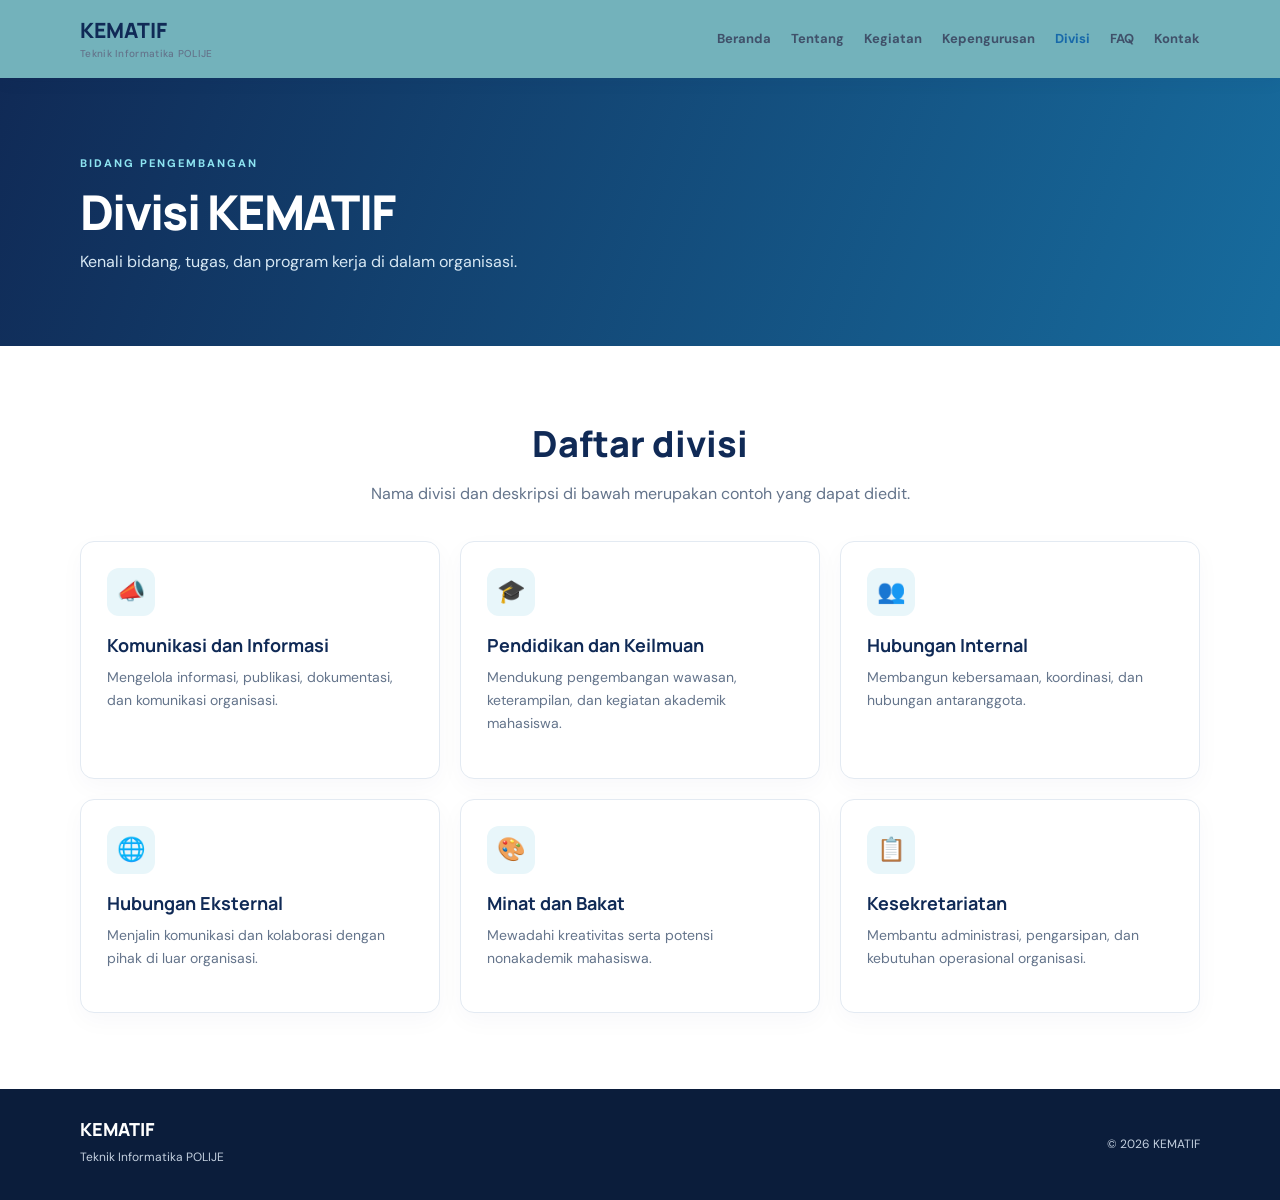
==== divisi.html @ f7d5911d "menambahkan website KEMATIF" ====
<!DOCTYPE html>
<html lang="id">
    <head>
        <meta charset="UTF-8">
        <meta name="viewport" content="width=device-width, initial-scale=1.0">
        <title>Divisi KEMATIF</title>
        <link rel="stylesheet" href="css/style.css">
    </head>
<body>
    <header class="site-header">
        <nav class="navbar container">
            <a class="brand" href="index.html">
                <img src="images/logo-kematif.png" alt="Logo KEMATIF" onerror="this.style.display='none'">
                <span>KEMATIF<small>Teknik Informatika POLIJE</small>
                </span>
            </a>
            <button class="menu-toggle" aria-label="Buka menu" aria-expanded="false">☰</button>
            <div class="nav-links"><a href="index.html">Beranda</a>
                <a href="tentang.html">Tentang</a>
                <a href="kegiatan.html">Kegiatan</a>
                <a href="kepengurusan.html">Kepengurusan</a>
                <a class="active" href="divisi.html">Divisi</a>
                <a href="faq.html">FAQ</a>
                <a href="kontak.html">Kontak</a>
            </div>
        </nav>
    </header>
<main>
    <section class="page-hero">
        <div class="container">
            <p class="eyebrow">BIDANG PENGEMBANGAN</p>
            <h1>Divisi KEMATIF</h1>
            <p>Kenali bidang, tugas, dan program kerja di dalam organisasi.</p>
        </div>
    </section>
<section class="section container">
    <div class="section-heading">
        <h2>Daftar divisi</h2>
        <p>Nama divisi dan deskripsi di bawah merupakan contoh yang dapat diedit.</p>
    </div>
    <div class="feature-grid">
        <article class="feature-card">
            <div class="feature-icon">📣</div>
            <h3>Komunikasi dan Informasi</h3>
            <p>Mengelola informasi, publikasi, dokumentasi, dan komunikasi organisasi.</p>
        </article><article class="feature-card">
            <div class="feature-icon">🎓</div>
            <h3>Pendidikan dan Keilmuan</h3>
            <p>Mendukung pengembangan wawasan, keterampilan, dan kegiatan akademik mahasiswa.</p>
        </article><article class="feature-card">
            <div class="feature-icon">👥</div>
            <h3>Hubungan Internal</h3>
            <p>Membangun kebersamaan, koordinasi, dan hubungan antaranggota.</p>
        </article>
        <article class="feature-card">
            <div class="feature-icon">🌐</div>
            <h3>Hubungan Eksternal</h3>
            <p>Menjalin komunikasi dan kolaborasi dengan pihak di luar organisasi.</p>
        </article>
        <article class="feature-card">
            <div class="feature-icon">🎨</div>
            <h3>Minat dan Bakat</h3>
            <p>Mewadahi kreativitas serta potensi nonakademik mahasiswa.</p>
        </article>
        <article class="feature-card">
            <div class="feature-icon">📋</div>
            <h3>Kesekretariatan</h3>
            <p>Membantu administrasi, pengarsipan, dan kebutuhan operasional organisasi.</p>
        </article>
    </div>
</section>
</main>
<footer class="footer">
    <div class="container footer-inner">
        <div>
            <strong>KEMATIF</strong>
            <p>Teknik Informatika POLIJE</p>
        </div>
        <p>© <span id="year"></span> KEMATIF</p>
    </div>
</footer>
<script src="js/script.js"></script>
</body>
</html>
---- css/style.css ----
@import url('https://fonts.googleapis.com/css2?family=DM+Sans:wght@400;500;600;700&family=Manrope:wght@400;500;600;700;800&display=swap');

:root {
    --navy:#102a56;
    --blue:#1769aa;
    --cyan:#27a7c9;
    --ink:#17243b;
    --muted:#64748b;
    --pale:#f5faff;
    --white:#f6eeee;
    --line:#e3eaf2
}

*{
    box-sizing:border-box;
}

html {
    scroll-behavior:smooth
}

body {
    margin:0;
    font-family:'DM Sans',sans-serif;
    color:var(--ink);
    line-height:1.65
}
        
a {
    color:inherit;
    text-decoration:none
}

.container {
    width:min(1120px,calc(100% - 40px));
    margin:auto
}

.site-header {  
    position:sticky;
    top:0;
    z-index:20;
    background:#73b2bb;
    box-shadow:0 3px 18px #0d28500d
}

.navbar {
    min-height:78px;
    display:flex;
    align-items:center;
    justify-content:space-between;
    gap:24px
}

.brand {
    display:flex;
    align-items:center;
    gap:10px;
    font-family:Manrope,sans-serif;
    font-size:21px;
    font-weight:800;
    color:var(--navy);
    line-height:1.15
}

.brand img {
    width:44px;
    height:44px;
    object-fit:contain
}

.brand small {
    display:block;
    font:500 10px 'DM Sans',sans-serif;
    color:var(--muted);
    letter-spacing:.3px;
    margin-top:4px
}

.nav-links {
    display:flex;
    align-items:center;
    gap:20px
}

.nav-links a {
    font-size:13px;
    font-weight:700;
    color:#40516a;
    transition:.2s
}

.nav-links a:hover,.nav-links a.active {
    color:var(--blue)
}

.menu-toggle {
    display:none;
    border:0;
    background:var(--pale);
    padding:9px 12px;
    border-radius:8px;
    font-size:22px;
    color:var(--navy)
}

.hero { 
    background:linear-gradient(115deg,#0e2853 0%,#145b91 65%,#1685a9 100%);
    color:rgb(238, 231, 231);
    min-height:510px;
    display:flex;
    align-items:center;
    position:relative;
    overflow:hidden
}

.hero:after {
    content:"";
    position:absolute;
    width:440px;
    height:440px;
    border:1px solid #ffffff26;
    border-radius:50%;
    right:-90px;
    top:30px;
    box-shadow:0 0 0 55px #ffffff0a,0 0 0 110px #ffffff08
}

.hero-content {
    position:relative;
    z-index:1;
    padding:80px 0;
    max-width:740px
}

.eyebrow {
    font-size:11px;
    letter-spacing:2px;
    font-weight:800;
    color:var(--cyan);
    margin:0 0 12px
}

.hero .eyebrow {
    color:#73b2bb
}

.hero h1,.page-hero h1 {
    font:800 clamp(36px,5vw,58px)/1.15 Manrope,sans-serif;
    margin:0 0 18px;
    letter-spacing:-1.7px
}

.hero h1 span {
    color:#8ee5f1
}

.hero-content>p:not(.eyebrow) {
    max-width:620px;
    color:#e1edf7;
    font-size:17px
}

.hero-actions {
    display:flex;
    gap:12px;
    margin-top:28px;
    flex-wrap:wrap
}

.btn {
    display:inline-flex;
    align-items:center;
    justify-content:center;
    border:0;
    border-radius:8px;
    padding:12px 20px;
    font:700 14px 'DM Sans',sans-serif;
    cursor:pointer;
    transition:.2s
}

.btn:hover {
    transform:translateY(-2px)

}

.primary {
    background:#20a6c5;
    color:#fff
}

.outline {
    border:1px solid #ffffff80;
    color:#fff
}

.light {
    background:#fff;
    color:var(--navy)
}

.section {
    padding-top:76px;
    padding-bottom:76px
}

.section-heading {
    text-align:center;
    max-width:680px;
    margin:0 auto 34px
}

.section-heading h2,.two-col h2,.highlight h2 {
    font:800 clamp(27px,3vw,36px)/1.2 Manrope,sans-serif;
    color:var(--navy);
    margin:0 0 12px
}

.section-heading p,.two-col p {
    color:var(--muted)
}

.section-heading.left {
    text-align:left;
    margin-left:0
}

.feature-grid {
    display:grid;
    grid-template-columns:repeat(3,1fr);
    gap:20px
}

.feature-card {
    background:#fff;
    border:1px solid var(--line);
    border-radius:14px;
    padding:26px;
    box-shadow:0 8px 25px #102a5608
}

.feature-icon {
    width:48px;
    height:48px;
    border-radius:12px;
    background:#e8f6fa;
    color:var(--blue);
    display:grid;
    place-items:center;
    font-size:23px;
    margin-bottom:17px
}

.feature-card h3 {
    font:700 18px Manrope,sans-serif;
    color:var(--navy);
    margin:0 0 9px
}

.feature-card p {
    color:var(--muted);
    font-size:14px;margin:0 0 16px
}

.feature-card a {
    font-size:13px;
    font-weight:700;
    color:var(--blue)
}

.highlight {
    background:var(--navy);
    color:#fffefe;
    padding:52px 0
}

.highlight-inner {
    display:flex;
    align-items:center;
    justify-content:space-between;
    gap:25px
}

.highlight h2 {
    color:#fff
}

.highlight p:not(.eyebrow) {
    color:#cbd9e9;
    margin-bottom:0
}

.footer {
    background:#0b1d3b;
    color:#c4d0df;
    padding:28px 0
}

.footer-inner {
    display:flex;
    justify-content:space-between;
    align-items:center;
    gap:20px;
    font-size:12px
}

.footer strong {
    font:800 18px Manrope;
    color:#fff
}

.footer p {
    margin:5px 0
}

.page-hero {
    background:linear-gradient(110deg,#102a56,#176c9e);
    color:white;
    padding:76px 0 70px
}

.page-hero h1 {
    font-size:clamp(34px,4vw,48px);
    margin-bottom:10px
}

.page-hero p:not(.eyebrow) {
    color:#d7e8f4;
    margin:0
}

.page-hero .eyebrow {
    color:#8de4f1
}

.two-col {
    display:grid;
    grid-template-columns:1.1fr .9fr;
    gap:50px;
    align-items:start
}

.info-panel {
    background:var(--pale);
    padding:28px;
    border-radius:14px;
    border:1px solid var(--line)
}

.info-panel h3 {
    margin-top:0;
    color:var(--navy)
}

.info-panel p {
    margin:10px 0
}

.soft {
    background:var(--pale)
}

.tag {
    display:inline-block;
    background:#e8f6fa;
    color:#14739b;
    padding:4px 9px;
    border-radius:30px;
    font-size:11px;
    font-weight:700;
    margin-bottom:12px
}

.gallery-grid {
    display:grid;
    grid-template-columns:repeat(3,1fr);
    gap:18px
}

.gallery-placeholder {
    height:190px;
    border-radius:13px;
    background:linear-gradient(135deg,#dcebf5,#b9d5e6);
    display:grid;
    place-items:center;
    color:#52718c;
    font-weight:700
} 

.org-chart {
    max-width:700px;
    margin:auto;
    text-align:center
}

.person {
    background:#fff;
    border:1px solid #d9e5ef;
    box-shadow:0 7px 20px #102a560d;
    border-radius:12px;
    padding:18px 25px;
    display:inline-flex;
    flex-direction:column;
    min-width:190px
}

.person strong {
    color:var(--navy)
}

.person span {
    font-size:13px;
    color:var(--muted)
}

.main-person {
    background:var(--navy);
    color:#fff
}

.main-person strong,.main-person span {
    color:#fff
}

.org-connector {
    height:28px;
    width:2px;
    background:#b8cadb;
    margin:auto
}

.org-branches {
    display:flex;
    justify-content:center;
    gap:22px;
    margin-top:25px;
    position:relative
}

.org-branches:before {
    content:"";
    height:2px;
    background:#b8cadb;
    position:absolute;
    top:-13px;
    left:calc(25% + 25px);
    right:calc(25% + 25px)
}

.narrow {
    max-width:800px
}

details {
    border:1px solid var(--line);
    border-radius:10px;
    padding:18px 20px;
    margin-bottom:12px;
    background:#fff
}

summary {
    cursor:pointer;
    font-weight:700;
    color:var(--navy)
}

details p {
    color:var(--muted);
    margin-bottom:0
}

.contact-item {
    display:flex;
    flex-direction:column;
    padding:13px 0;
    border-bottom:1px solid var(--line)
}

.contact-item b {
    color:var(--navy)
}

.contact-item span {
    color:var(--muted);
    font-size:14px
}

.contact-form {
    padding:28px;
    border:1px solid var(--line);
    border-radius:14px;
    box-shadow:0 8px 25px #102a5608
}

.contact-form h3 {
    margin-top:0;
    color:var(--navy)
}

.contact-form label {
    display:block;
    font-size:13px;
    font-weight:700;
    margin:12px 0 5px
}

.contact-form input,.contact-form textarea {
    width:100%;
    border:1px solid #d5e0eb;
    border-radius:8px;
    padding:12px;
    font:14px 'DM Sans',sans-serif;
    resize:vertical
}

.contact-form input:focus,.contact-form textarea:focus {
    outline:2px solid #a8dfea;
    border-color:var(--blue)
}

.form-note {
    font-size:12px;
    color:var(--muted)
}

@media(max-width:900px) {
    .nav-links{gap:12px}.nav-links a{font-size:12px}
}

@media(max-width:760px) {
    .menu-toggle { 
        display:block
    }
    .navbar {
        min-height:70px;
        flex-wrap:wrap;
        padding:10px 0
    }
    .nav-links {
        display:none;
        width:100%;
        flex-direction:column;
        align-items:stretch;
        gap:0;
        padding:6px 0 12px
    }
    .nav-links.open {
        display:flex
    }
    .nav-links a {
        padding:10px 5px;
        border-top:1px solid var(--line);
        font-size:14px
    }
    .hero {
        min-height:470px
    }
    .hero-content {
        padding:65px 0
    }
    .feature-grid,.gallery-grid {
        grid-template-columns:1fr
    }
    .section {
        padding-top:55px;
        padding-bottom:55px
    }
    .two-col {
        grid-template-columns:1fr;
        gap:25px
    }
    .highlight-inner,.footer-inner {
        align-items:flex-start;
        flex-direction:column
    }
    .org-branches {
        gap:10px
    }
    .person {
        min-width:0;
        padding:14px 12px
    }
    .org-branches:before {
        left:25%;
        right:25%
    }
}
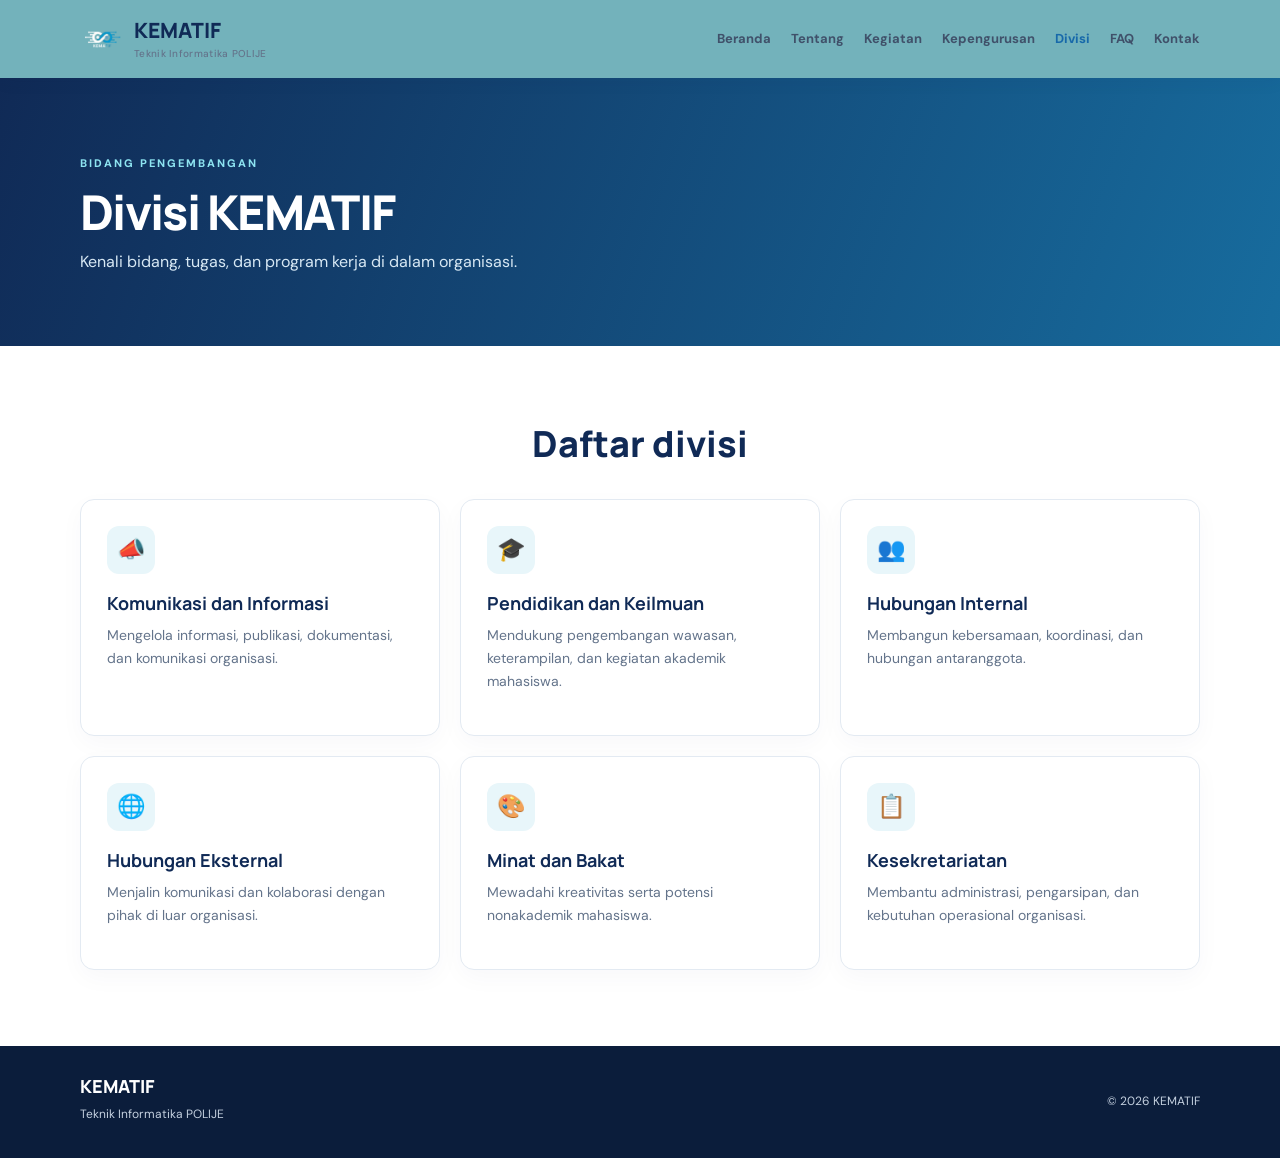
==== commit f0cec896: "menambahkan file" ====
--- a/divisi.html
+++ b/divisi.html
@@ -36,7 +36,7 @@
 <section class="section container">
     <div class="section-heading">
         <h2>Daftar divisi</h2>
-        <p>Nama divisi dan deskripsi di bawah merupakan contoh yang dapat diedit.</p>
+        <p></p>
     </div>
     <div class="feature-grid">
         <article class="feature-card">
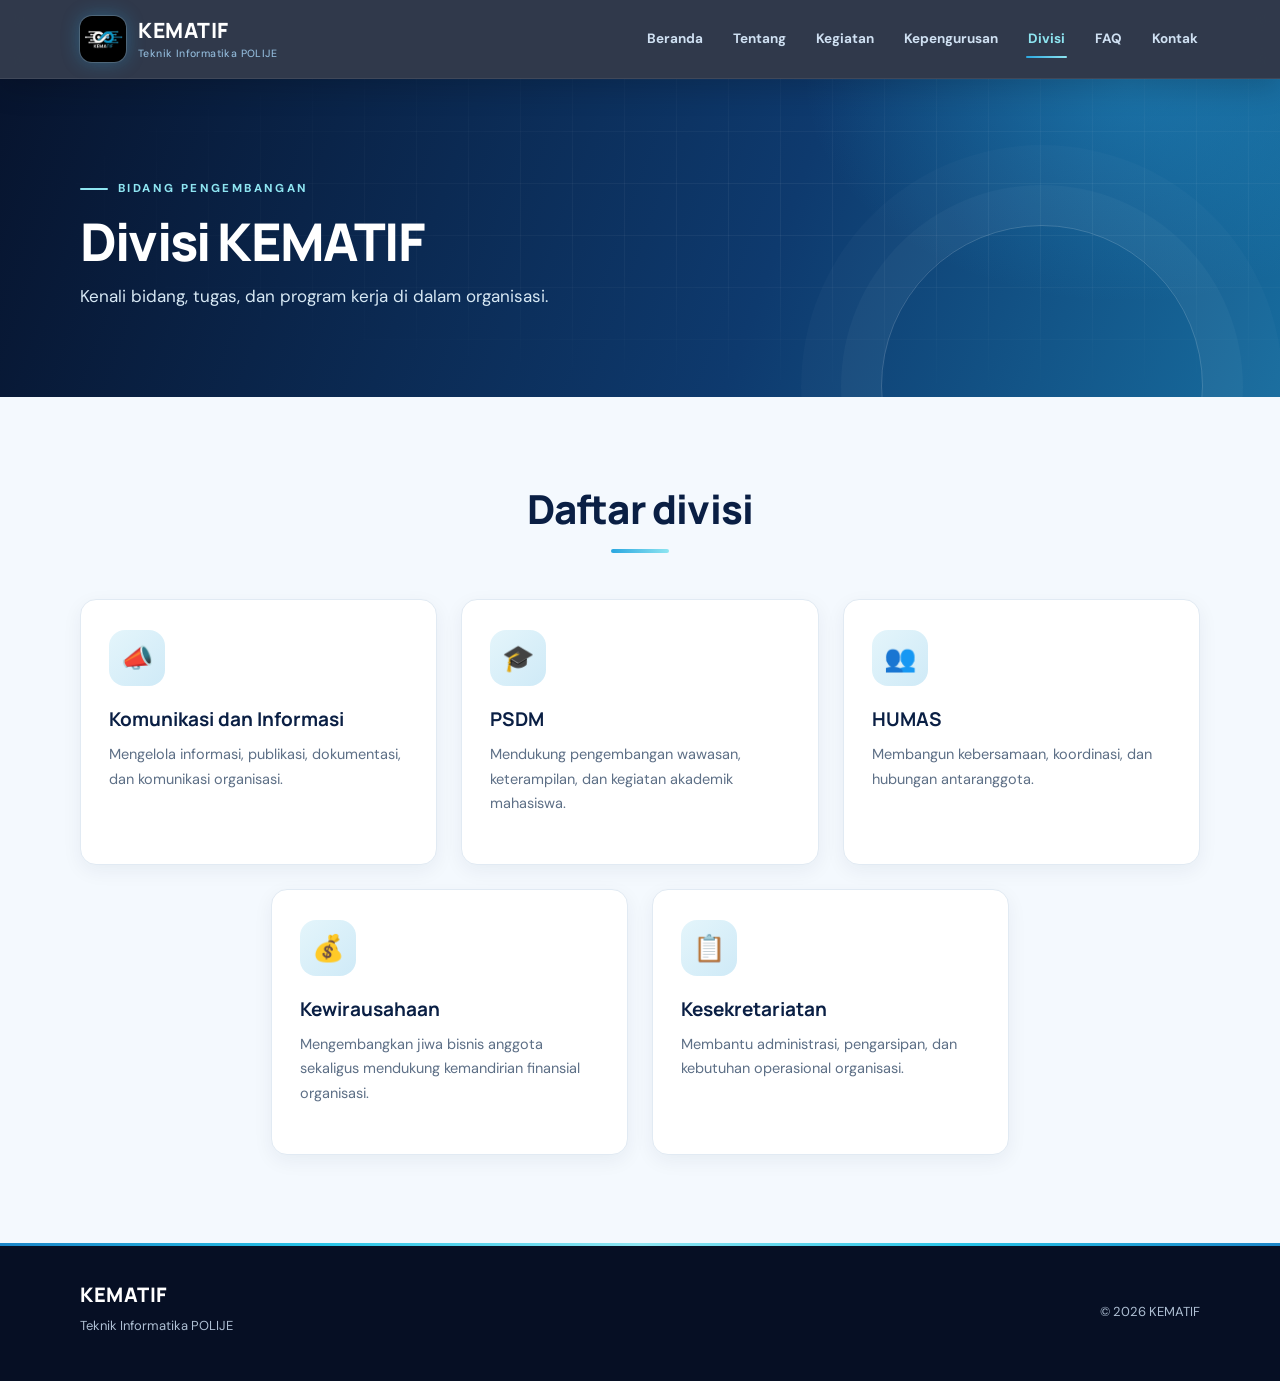
==== commit 0aef6b28: "merubah js,kontak,divisi,css" ====
--- a/divisi.html
+++ b/divisi.html
@@ -45,22 +45,17 @@
             <p>Mengelola informasi, publikasi, dokumentasi, dan komunikasi organisasi.</p>
         </article><article class="feature-card">
             <div class="feature-icon">🎓</div>
-            <h3>Pendidikan dan Keilmuan</h3>
+            <h3>PSDM</h3>
             <p>Mendukung pengembangan wawasan, keterampilan, dan kegiatan akademik mahasiswa.</p>
         </article><article class="feature-card">
             <div class="feature-icon">👥</div>
-            <h3>Hubungan Internal</h3>
+            <h3>HUMAS</h3>
             <p>Membangun kebersamaan, koordinasi, dan hubungan antaranggota.</p>
         </article>
         <article class="feature-card">
-            <div class="feature-icon">🌐</div>
-            <h3>Hubungan Eksternal</h3>
-            <p>Menjalin komunikasi dan kolaborasi dengan pihak di luar organisasi.</p>
-        </article>
-        <article class="feature-card">
-            <div class="feature-icon">🎨</div>
-            <h3>Minat dan Bakat</h3>
-            <p>Mewadahi kreativitas serta potensi nonakademik mahasiswa.</p>
+            <div class="feature-icon">💰</div>
+            <h3>Kewirausahaan</h3>
+            <p>Mengembangkan jiwa bisnis anggota sekaligus mendukung kemandirian finansial organisasi.</p>
         </article>
         <article class="feature-card">
             <div class="feature-icon">📋</div>
--- a/css/style.css
+++ b/css/style.css
@@ -1,589 +1,1083 @@
 @import url('https://fonts.googleapis.com/css2?family=DM+Sans:wght@400;500;600;700&family=Manrope:wght@400;500;600;700;800&display=swap');
 
+/* ---------- 1. VARIABEL WARNA (di sini untuk ubah tema) ---------- */
 :root {
-    --navy:#102a56;
-    --blue:#1769aa;
-    --cyan:#27a7c9;
-    --ink:#17243b;
-    --muted:#64748b;
-    --pale:#f5faff;
-    --white:#f6eeee;
-    --line:#e3eaf2
-}
-
-*{
-    box-sizing:border-box;
+    --navy-deep: #060f24;
+    --navy: #0a1f44;
+    --navy-mid: #0d3166;
+    --blue: #1b86c9;
+    --sky: #2aa7e0;
+    --cyan: #27c4e8;
+    --ice: #8ee5f1;
+    --ink: #14233d;
+    --muted: #5d6f86;
+    --pale: #f4f9fe;
+    --soft: #eaf3fb;
+    --line: #e1eaf3;
+    --white: #ffffff;
+
+    --radius: 16px;
+    --shadow-sm: 0 6px 20px rgba(10, 31, 68, .06);
+    --shadow-md: 0 18px 40px rgba(10, 31, 68, .14);
+    --glow: 0 10px 30px rgba(42, 167, 224, .35);
+
+}
+
+/* ---------- 2. DASAR ---------- */
+* {
+    box-sizing: border-box;
 }
 
 html {
-    scroll-behavior:smooth
+    scroll-behavior: smooth;
+    scroll-padding-top: 90px;
 }
 
 body {
-    margin:0;
-    font-family:'DM Sans',sans-serif;
-    color:var(--ink);
-    line-height:1.65
-}
-        
+    margin: 0;
+    font-family: 'DM Sans', sans-serif;
+    color: var(--ink);
+    background: var(--pale);
+    line-height: 1.7;
+    -webkit-font-smoothing: antialiased;
+}
+
 a {
-    color:inherit;
-    text-decoration:none
+    color: inherit;
+    text-decoration: none;
+}
+
+img {
+    max-width: 100%;
+}
+
+::selection {
+    background: var(--sky);
+    color: #fff;
+}
+
+:focus-visible {
+    outline: 3px solid var(--cyan);
+    outline-offset: 3px;
+    border-radius: 6px;
 }
 
 .container {
-    width:min(1120px,calc(100% - 40px));
-    margin:auto
-}
-
-.site-header {  
-    position:sticky;
-    top:0;
-    z-index:20;
-    background:#73b2bb;
-    box-shadow:0 3px 18px #0d28500d
+    width: min(1120px, calc(100% - 40px));
+    margin: auto;
+}
+
+/* ---------- 3. NAVBAR ---------- */
+.site-header {
+    position: sticky;
+    top: 0;
+    z-index: 50;
+    background: rgba(6, 15, 36, .82);
+    -webkit-backdrop-filter: blur(14px) saturate(160%);
+    backdrop-filter: blur(14px) saturate(160%);
+    border-bottom: 1px solid rgba(255, 255, 255, .08);
+    box-shadow: 0 8px 30px rgba(0, 0, 0, .18);
 }
 
 .navbar {
-    min-height:78px;
-    display:flex;
-    align-items:center;
-    justify-content:space-between;
-    gap:24px
+    min-height: 78px;
+    display: flex;
+    align-items: center;
+    justify-content: space-between;
+    gap: 24px;
 }
 
 .brand {
-    display:flex;
-    align-items:center;
-    gap:10px;
-    font-family:Manrope,sans-serif;
-    font-size:21px;
-    font-weight:800;
-    color:var(--navy);
-    line-height:1.15
+    display: flex;
+    align-items: center;
+    gap: 12px;
+    font-family: Manrope, sans-serif;
+    font-size: 21px;
+    font-weight: 800;
+    color: #fff;
+    line-height: 1.15;
+    letter-spacing: .5px;
 }
 
 .brand img {
-    width:44px;
-    height:44px;
-    object-fit:contain
+    width: 46px;
+    height: 46px;
+    object-fit: contain;
+    border-radius: 12px;
+    background: #000;
+    box-shadow: 0 0 0 1px rgba(255, 255, 255, .15), 0 0 18px rgba(42, 167, 224, .35);
+    transition: transform .3s ease, box-shadow .3s ease;
+}
+
+.brand:hover img {
+    transform: rotate(-6deg) scale(1.06);
+    box-shadow: 0 0 0 1px rgba(255, 255, 255, .25), 0 0 26px rgba(42, 167, 224, .6);
 }
 
 .brand small {
-    display:block;
-    font:500 10px 'DM Sans',sans-serif;
-    color:var(--muted);
-    letter-spacing:.3px;
-    margin-top:4px
+    display: block;
+    font: 500 10.5px 'DM Sans', sans-serif;
+    color: #8fb6d6;
+    letter-spacing: .4px;
+    margin-top: 4px;
 }
 
 .nav-links {
-    display:flex;
-    align-items:center;
-    gap:20px
+    display: flex;
+    align-items: center;
+    gap: 26px;
 }
 
 .nav-links a {
-    font-size:13px;
-    font-weight:700;
-    color:#40516a;
-    transition:.2s
-}
-
-.nav-links a:hover,.nav-links a.active {
-    color:var(--blue)
+    position: relative;
+    padding: 6px 2px;
+    font-size: 13.5px;
+    font-weight: 700;
+    color: #cfe0f2;
+    transition: color .25s ease;
+}
+
+.nav-links a::after {
+    content: "";
+    position: absolute;
+    left: 0;
+    right: 0;
+    bottom: -2px;
+    height: 2px;
+    border-radius: 2px;
+    background: linear-gradient(90deg, var(--sky), var(--ice));
+    transform: scaleX(0);
+    transform-origin: left;
+    transition: transform .3s ease;
+}
+
+.nav-links a:hover {
+    color: #fff;
+}
+
+.nav-links a.active {
+    color: var(--ice);
+}
+
+.nav-links a:hover::after,
+.nav-links a.active::after {
+    transform: scaleX(1);
 }
 
 .menu-toggle {
-    display:none;
-    border:0;
-    background:var(--pale);
-    padding:9px 12px;
-    border-radius:8px;
-    font-size:22px;
-    color:var(--navy)
-}
-
-.hero { 
-    background:linear-gradient(115deg,#0e2853 0%,#145b91 65%,#1685a9 100%);
-    color:rgb(238, 231, 231);
-    min-height:510px;
-    display:flex;
-    align-items:center;
-    position:relative;
-    overflow:hidden
-}
-
-.hero:after {
-    content:"";
-    position:absolute;
-    width:440px;
-    height:440px;
-    border:1px solid #ffffff26;
-    border-radius:50%;
-    right:-90px;
-    top:30px;
-    box-shadow:0 0 0 55px #ffffff0a,0 0 0 110px #ffffff08
+    display: none;
+    border: 1px solid rgba(255, 255, 255, .18);
+    background: rgba(255, 255, 255, .08);
+    padding: 8px 13px;
+    border-radius: 10px;
+    font-size: 22px;
+    color: #fff;
+    cursor: pointer;
+    transition: background .2s ease;
+}
+
+.menu-toggle:hover {
+    background: rgba(255, 255, 255, .16);
+}
+
+/* ---------- 4. HERO (halaman Beranda) ---------- */
+.hero {
+    position: relative;
+    overflow: hidden;
+    min-height: 580px;
+    display: flex;
+    align-items: center;
+    color: #fff;
+    background:
+        radial-gradient(620px 420px at 82% 25%, rgba(42, 167, 224, .38), transparent 62%),
+        radial-gradient(520px 420px at 8% 105%, rgba(39, 196, 232, .2), transparent 60%),
+        linear-gradient(120deg, #050d20 0%, #0b2452 55%, #11507f 100%);
+}
+
+/* pola garis seperti sirkuit */
+.hero::before,
+.page-hero::before {
+    content: "";
+    position: absolute;
+    inset: 0;
+    background-image:
+        linear-gradient(rgba(255, 255, 255, .05) 1px, transparent 1px),
+        linear-gradient(90deg, rgba(255, 255, 255, .05) 1px, transparent 1px);
+    background-size: 52px 52px;
+    -webkit-mask-image: radial-gradient(ellipse at 72% 40%, #000 15%, transparent 72%);
+    mask-image: radial-gradient(ellipse at 72% 40%, #000 15%, transparent 72%);
+    pointer-events: none;
+}
+
+/* lingkaran dekoratif yang melayang pelan */
+.hero::after {
+    content: "";
+    position: absolute;
+    width: 460px;
+    height: 460px;
+    right: -110px;
+    top: 50px;
+    border-radius: 50%;
+    border: 1px solid rgba(255, 255, 255, .2);
+    box-shadow:
+        0 0 0 55px rgba(255, 255, 255, .04),
+        0 0 0 110px rgba(255, 255, 255, .03),
+        inset 0 0 80px rgba(42, 167, 224, .25);
+    animation: float 9s ease-in-out infinite;
+    pointer-events: none;
 }
 
 .hero-content {
-    position:relative;
-    z-index:1;
-    padding:80px 0;
-    max-width:740px
+    position: relative;
+    z-index: 1;
+    padding: 90px 0;
+    max-width: none;
+}
+
+.hero-content > * {
+    max-width: 760px;
 }
 
 .eyebrow {
-    font-size:11px;
-    letter-spacing:2px;
-    font-weight:800;
-    color:var(--cyan);
-    margin:0 0 12px
-}
-
-.hero .eyebrow {
-    color:#73b2bb
-}
-
-.hero h1,.page-hero h1 {
-    font:800 clamp(36px,5vw,58px)/1.15 Manrope,sans-serif;
-    margin:0 0 18px;
-    letter-spacing:-1.7px
+    display: inline-flex;
+    align-items: center;
+    gap: 10px;
+    font-size: 11.5px;
+    letter-spacing: 2.4px;
+    font-weight: 800;
+    color: var(--sky);
+    margin: 0 0 14px;
+}
+
+.eyebrow::before {
+    content: "";
+    width: 28px;
+    height: 2px;
+    border-radius: 2px;
+    background: currentColor;
+}
+
+.hero .eyebrow,
+.page-hero .eyebrow {
+    color: var(--ice);
+}
+
+.hero h1,
+.page-hero h1 {
+    font: 800 clamp(38px, 5.4vw, 64px)/1.1 Manrope, sans-serif;
+    margin: 0 0 20px;
+    letter-spacing: -1.8px;
 }
 
 .hero h1 span {
-    color:#8ee5f1
-}
-
-.hero-content>p:not(.eyebrow) {
-    max-width:620px;
-    color:#e1edf7;
-    font-size:17px
+    background: linear-gradient(90deg, #8ee5f1 0%, #4cc3ee 55%, #a7d4ff 100%);
+    -webkit-background-clip: text;
+    background-clip: text;
+    -webkit-text-fill-color: transparent;
+    color: transparent;
+    -webkit-box-decoration-break: clone;
+    box-decoration-break: clone;
+}
+
+.hero-content > p:not(.eyebrow) {
+    max-width: 620px;
+    color: #dbe9f6;
+    font-size: 18px;
 }
 
 .hero-actions {
-    display:flex;
-    gap:12px;
-    margin-top:28px;
-    flex-wrap:wrap
-}
-
+    display: flex;
+    gap: 14px;
+    margin-top: 32px;
+    flex-wrap: wrap;
+}
+
+/* ---------- 5. TOMBOL ---------- */
 .btn {
-    display:inline-flex;
-    align-items:center;
-    justify-content:center;
-    border:0;
-    border-radius:8px;
-    padding:12px 20px;
-    font:700 14px 'DM Sans',sans-serif;
-    cursor:pointer;
-    transition:.2s
+    display: inline-flex;
+    align-items: center;
+    justify-content: center;
+    border: 0;
+    border-radius: 12px;
+    padding: 14px 26px;
+    font: 700 14.5px 'DM Sans', sans-serif;
+    cursor: pointer;
+    transition: transform .25s ease, box-shadow .25s ease, background .25s ease, border-color .25s ease;
 }
 
 .btn:hover {
-    transform:translateY(-2px)
-
+    transform: translateY(-3px);
+}
+
+.btn:active {
+    transform: translateY(-1px);
 }
 
 .primary {
-    background:#20a6c5;
-    color:#fff
+    background: linear-gradient(135deg, var(--sky), var(--blue));
+    color: #fff;
+    box-shadow: var(--glow);
+}
+
+.primary:hover {
+    box-shadow: 0 16px 38px rgba(42, 167, 224, .5);
 }
 
 .outline {
-    border:1px solid #ffffff80;
-    color:#fff
+    border: 1px solid rgba(255, 255, 255, .4);
+    color: #fff;
+    background: rgba(255, 255, 255, .06);
+    -webkit-backdrop-filter: blur(6px);
+    backdrop-filter: blur(6px);
+}
+
+.outline:hover {
+    background: rgba(255, 255, 255, .16);
+    border-color: var(--ice);
 }
 
 .light {
-    background:#fff;
-    color:var(--navy)
-}
-
+    background: #fff;
+    color: var(--navy);
+    box-shadow: 0 10px 28px rgba(0, 0, 0, .22);
+    white-space: nowrap;
+}
+
+.light:hover {
+    background: var(--ice);
+}
+
+/* ---------- 6. SECTION & JUDUL ---------- */
 .section {
-    padding-top:76px;
-    padding-bottom:76px
+    padding-top: 88px;
+    padding-bottom: 88px;
 }
 
 .section-heading {
-    text-align:center;
-    max-width:680px;
-    margin:0 auto 34px
-}
-
-.section-heading h2,.two-col h2,.highlight h2 {
-    font:800 clamp(27px,3vw,36px)/1.2 Manrope,sans-serif;
-    color:var(--navy);
-    margin:0 0 12px
-}
-
-.section-heading p,.two-col p {
-    color:var(--muted)
+    text-align: center;
+    max-width: 680px;
+    margin: 0 auto 46px;
+}
+
+.section-heading .eyebrow {
+    color: var(--blue);
+}
+
+.section-heading h2,
+.two-col h2,
+.highlight h2 {
+    font: 800 clamp(28px, 3.2vw, 40px)/1.2 Manrope, sans-serif;
+    color: var(--navy);
+    margin: 0 0 12px;
+    letter-spacing: -.8px;
+}
+
+/* garis aksen di bawah judul */
+.section-heading h2::after {
+    content: "";
+    display: block;
+    width: 58px;
+    height: 4px;
+    border-radius: 4px;
+    margin: 16px auto 0;
+    background: linear-gradient(90deg, var(--sky), var(--ice));
+}
+
+.section-heading.left h2::after {
+    margin-left: 0;
+}
+
+.section-heading p,
+.two-col p {
+    color: var(--muted);
 }
 
 .section-heading.left {
-    text-align:left;
-    margin-left:0
-}
-
+    text-align: left;
+    margin-left: 0;
+}
+
+.soft {
+    background: linear-gradient(180deg, var(--soft), var(--pale));
+}
+
+/* ---------- 7. KARTU ---------- */
 .feature-grid {
-    display:grid;
-    grid-template-columns:repeat(3,1fr);
-    gap:20px
+    display: flex;
+    flex-wrap: wrap;
+    justify-content: center; /* baris terakhir otomatis ketengah */
+    gap: 24px;
+}
+
+/* 3 kartu per baris, 48px = 2 gap x 24px */
+.feature-grid > .feature-card {
+    flex: 0 1 calc((100% - 48px) / 3);
 }
 
 .feature-card {
-    background:#fff;
-    border:1px solid var(--line);
-    border-radius:14px;
-    padding:26px;
-    box-shadow:0 8px 25px #102a5608
+    position: relative;
+    overflow: hidden;
+    background: #fff;
+    border: 1px solid var(--line);
+    border-radius: var(--radius);
+    padding: 30px 28px;
+    box-shadow: var(--shadow-sm);
+    transition: transform .35s ease, box-shadow .35s ease, border-color .35s ease;
+}
+
+/* garis warna di atas kartu muncul saat hover */
+.feature-card::before {
+    content: "";
+    position: absolute;
+    top: 0;
+    left: 0;
+    right: 0;
+    height: 4px;
+    background: linear-gradient(90deg, var(--sky), var(--ice));
+    transform: scaleX(0);
+    transform-origin: left;
+    transition: transform .4s ease;
+}
+
+.feature-card:hover {
+    transform: translateY(-8px);
+    box-shadow: var(--shadow-md);
+    border-color: rgba(42, 167, 224, .4);
+}
+
+.feature-card:hover::before {
+    transform: scaleX(1);
 }
 
 .feature-icon {
-    width:48px;
-    height:48px;
-    border-radius:12px;
-    background:#e8f6fa;
-    color:var(--blue);
-    display:grid;
-    place-items:center;
-    font-size:23px;
-    margin-bottom:17px
+    width: 56px;
+    height: 56px;
+    border-radius: 16px;
+    background: linear-gradient(135deg, #e4f5fb, #cfeaf7);
+    color: var(--blue);
+    display: grid;
+    place-items: center;
+    font-size: 26px;
+    margin-bottom: 20px;
+    transition: transform .35s ease, background .35s ease;
+}
+
+.feature-card:hover .feature-icon {
+    transform: rotate(-8deg) scale(1.1);
+    background: linear-gradient(135deg, #cdeefa, #b3e0f3);
 }
 
 .feature-card h3 {
-    font:700 18px Manrope,sans-serif;
-    color:var(--navy);
-    margin:0 0 9px
+    font: 700 19px Manrope, sans-serif;
+    color: var(--navy);
+    margin: 0 0 10px;
 }
 
 .feature-card p {
-    color:var(--muted);
-    font-size:14px;margin:0 0 16px
+    color: var(--muted);
+    font-size: 14.5px;
+    margin: 0 0 18px;
 }
 
 .feature-card a {
-    font-size:13px;
-    font-weight:700;
-    color:var(--blue)
-}
-
+    display: inline-block;
+    font-size: 13.5px;
+    font-weight: 700;
+    color: var(--blue);
+    transition: transform .25s ease, color .25s ease;
+}
+
+.feature-card a:hover {
+    transform: translateX(5px);
+    color: var(--sky);
+}
+
+.tag {
+    display: inline-block;
+    background: #e4f5fb;
+    color: #14739b;
+    padding: 5px 12px;
+    border-radius: 30px;
+    font-size: 11.5px;
+    font-weight: 700;
+    letter-spacing: .3px;
+    margin-bottom: 12px;
+}
+
+/* ---------- 8. BANNER AJAKAN (Beranda) ---------- */
 .highlight {
-    background:var(--navy);
-    color:#fffefe;
-    padding:52px 0
+    position: relative;
+    overflow: hidden;
+    color: #fff;
+    padding: 68px 0;
+    background: linear-gradient(120deg, #07142e, #0d3166 60%, #126a9c);
+}
+
+.highlight::before {
+    content: "";
+    position: absolute;
+    width: 420px;
+    height: 420px;
+    right: -80px;
+    top: -160px;
+    border-radius: 50%;
+    background: radial-gradient(circle, rgba(42, 167, 224, .45), transparent 65%);
+    pointer-events: none;
 }
 
 .highlight-inner {
-    display:flex;
-    align-items:center;
-    justify-content:space-between;
-    gap:25px
+    position: relative;
+    z-index: 1;
+    display: flex;
+    align-items: center;
+    justify-content: space-between;
+    gap: 28px;
+}
+
+.highlight .eyebrow {
+    color: var(--ice);
 }
 
 .highlight h2 {
-    color:#fff
+    color: #fff;
 }
 
 .highlight p:not(.eyebrow) {
-    color:#cbd9e9;
-    margin-bottom:0
-}
-
+    color: #cbd9e9;
+    margin-bottom: 0;
+}
+
+/* ---------- 9. HERO HALAMAN DALAM ---------- */
+.page-hero {
+    position: relative;
+    overflow: hidden;
+    color: #fff;
+    padding: 92px 0 86px;
+    background:
+        radial-gradient(520px 360px at 88% 0%, rgba(42, 167, 224, .35), transparent 62%),
+        linear-gradient(110deg, #07142e, #0e3a6e 60%, #176c9e);
+}
+
+.page-hero::after {
+    content: "";
+    position: absolute;
+    width: 320px;
+    height: 320px;
+    right: 6%;
+    bottom: -150px;
+    border-radius: 50%;
+    border: 1px solid rgba(255, 255, 255, .18);
+    box-shadow: 0 0 0 40px rgba(255, 255, 255, .03), 0 0 0 80px rgba(255, 255, 255, .02);
+    animation: float 10s ease-in-out infinite;
+    pointer-events: none;
+}
+
+.page-hero .container {
+    position: relative;
+    z-index: 1;
+}
+
+.page-hero h1 {
+    font-size: clamp(34px, 4.4vw, 52px);
+    margin-bottom: 12px;
+}
+
+.page-hero p:not(.eyebrow) {
+    color: #d7e8f4;
+    font-size: 17px;
+    margin: 0;
+    max-width: 600px;
+}
+
+/* ---------- 10. TENTANG & KONTAK (2 kolom) ---------- */
+.two-col {
+    display: grid;
+    grid-template-columns: 1.1fr .9fr;
+    gap: 56px;
+    align-items: start;
+}
+
+.two-col .eyebrow {
+    color: var(--blue);
+}
+
+.info-panel {
+    background: linear-gradient(160deg, #fff, var(--soft));
+    padding: 32px;
+    border-radius: var(--radius);
+    border: 1px solid var(--line);
+    border-left: 5px solid var(--sky);
+    box-shadow: var(--shadow-sm);
+}
+
+.info-panel h3 {
+    margin-top: 0;
+    font-family: Manrope, sans-serif;
+    color: var(--navy);
+}
+
+.info-panel p {
+    margin: 12px 0;
+    font-size: 15px;
+}
+
+.info-panel b {
+    color: var(--navy);
+}
+
+/* ---------- 11. GALERI ---------- */
+.gallery-grid {
+    display: grid;
+    grid-template-columns: repeat(3, 1fr);
+    gap: 20px;
+}
+
+.gallery-placeholder {
+    height: 210px;
+    border-radius: var(--radius);
+    border: 2px dashed #a9cbe0;
+    background:
+        repeating-linear-gradient(135deg, rgba(255, 255, 255, .45) 0 14px, transparent 14px 28px),
+        linear-gradient(135deg, #dcebf5, #bad7e8);
+    display: grid;
+    place-items: center;
+    color: #4d6f8b;
+    font-weight: 700;
+    transition: transform .3s ease, box-shadow .3s ease, border-color .3s ease;
+}
+
+.gallery-placeholder:hover {
+    transform: translateY(-6px) scale(1.02);
+    box-shadow: var(--shadow-md);
+    border-color: var(--sky);
+}
+
+/* ---------- 12. STRUKTUR KEPENGURUSAN ---------- */
+.org-chart {
+    max-width: 700px;
+    margin: auto;
+    text-align: center;
+}
+
+.person {
+    background: #fff;
+    border: 1px solid var(--line);
+    box-shadow: var(--shadow-sm);
+    border-radius: 14px;
+    padding: 20px 28px;
+    display: inline-flex;
+    flex-direction: column;
+    min-width: 200px;
+    transition: transform .3s ease, box-shadow .3s ease, border-color .3s ease;
+}
+
+.person:hover {
+    transform: translateY(-5px);
+    box-shadow: var(--shadow-md);
+    border-color: rgba(42, 167, 224, .45);
+}
+
+.person strong {
+    font-family: Manrope, sans-serif;
+    color: var(--navy);
+}
+
+.person span {
+    font-size: 13px;
+    color: var(--muted);
+}
+
+.main-person {
+    background: linear-gradient(135deg, var(--navy), var(--blue));
+    border-color: transparent;
+    box-shadow: 0 14px 34px rgba(27, 134, 201, .35);
+}
+
+.main-person strong,
+.main-person span {
+    color: #fff;
+}
+
+.org-connector {
+    height: 30px;
+    width: 2px;
+    background: linear-gradient(var(--sky), #b8cadb);
+    margin: auto;
+}
+
+.org-branches {
+    display: flex;
+    justify-content: center;
+    gap: 24px;
+    margin-top: 26px;
+    position: relative;
+}
+
+.org-branches::before {
+    content: "";
+    height: 2px;
+    background: #b8cadb;
+    position: absolute;
+    top: -13px;
+    left: calc(25% + 25px);
+    right: calc(25% + 25px);
+}
+
+/* ---------- 13. FAQ ---------- */
+.narrow {
+    max-width: 800px;
+}
+
+details {
+    border: 1px solid var(--line);
+    border-radius: 14px;
+    margin-bottom: 14px;
+    background: #fff;
+    box-shadow: var(--shadow-sm);
+    overflow: hidden;
+    transition: border-color .3s ease, box-shadow .3s ease;
+}
+
+details:hover {
+    border-color: rgba(42, 167, 224, .45);
+}
+
+details[open] {
+    border-color: var(--sky);
+    box-shadow: var(--shadow-md);
+}
+
+summary {
+    position: relative;
+    list-style: none;
+    cursor: pointer;
+    padding: 20px 64px 20px 24px;
+    font-weight: 700;
+    color: var(--navy);
+}
+
+summary::-webkit-details-marker {
+    display: none;
+}
+
+summary::after {
+    content: "+";
+    position: absolute;
+    right: 20px;
+    top: 50%;
+    transform: translateY(-50%);
+    width: 30px;
+    height: 30px;
+    border-radius: 50%;
+    display: flex;
+    align-items: center;
+    justify-content: center;
+    line-height: 1;
+    font-size: 20px;
+    background: #e4f5fb;
+    color: var(--blue);
+    transition: background .3s ease, color .3s ease;
+}
+
+details[open] summary::after {
+    content: "\2212";
+    background: linear-gradient(135deg, var(--sky), var(--blue));
+    color: #fff;
+}
+
+details p {
+    color: var(--muted);
+    margin: 0;
+    padding: 0 24px 22px;
+    animation: fadeUp .4s ease;
+}
+
+/* ---------- 14. KONTAK & FORM ---------- */
+.contact-item {
+    display: flex;
+    flex-direction: column;
+    background: #fff;
+    border: 1px solid var(--line);
+    border-left: 4px solid var(--sky);
+    border-radius: 12px;
+    padding: 15px 20px;
+    margin-top: 14px;
+    transition: transform .25s ease, box-shadow .25s ease;
+}
+
+.contact-item:hover {
+    transform: translateX(6px);
+    box-shadow: var(--shadow-sm);
+}
+
+.contact-item b {
+    color: var(--navy);
+    font-family: Manrope, sans-serif;
+}
+
+.contact-item span {
+    color: var(--muted);
+    font-size: 14px;
+}
+
+.contact-form {
+    padding: 34px;
+    background: #fff;
+    border: 1px solid var(--line);
+    border-top: 4px solid var(--sky);
+    border-radius: 20px;
+    box-shadow: var(--shadow-md);
+}
+
+.contact-form h3 {
+    margin-top: 0;
+    font: 800 22px Manrope, sans-serif;
+    color: var(--navy);
+}
+
+.contact-form label {
+    display: block;
+    font-size: 13px;
+    font-weight: 700;
+    color: var(--navy);
+    margin: 14px 0 6px;
+}
+
+.contact-form input,
+.contact-form textarea {
+    width: 100%;
+    border: 1.5px solid #d5e0eb;
+    border-radius: 10px;
+    padding: 13px 14px;
+    font: 14.5px 'DM Sans', sans-serif;
+    background: #f9fbfe;
+    color: var(--ink);
+    resize: vertical;
+    transition: border-color .25s ease, box-shadow .25s ease, background .25s ease;
+}
+
+.contact-form input:focus,
+.contact-form textarea:focus {
+    outline: none;
+    background: #fff;
+    border-color: var(--sky);
+    box-shadow: 0 0 0 4px rgba(42, 167, 224, .18);
+}
+
+.contact-form .btn {
+    width: 100%;
+    margin-top: 20px;
+}
+
+.form-note {
+    font-size: 12px;
+    color: var(--muted);
+    text-align: center;
+    margin-bottom: 0;
+}
+
+/* ---------- 15. FOOTER ---------- */
 .footer {
-    background:#0b1d3b;
-    color:#c4d0df;
-    padding:28px 0
+    position: relative;
+    background: var(--navy-deep);
+    color: #aebfd3;
+    padding: 38px 0;
+}
+
+.footer::before {
+    content: "";
+    position: absolute;
+    top: 0;
+    left: 0;
+    right: 0;
+    height: 3px;
+    background: linear-gradient(90deg, var(--blue), var(--cyan), var(--ice), var(--cyan), var(--blue));
 }
 
 .footer-inner {
-    display:flex;
-    justify-content:space-between;
-    align-items:center;
-    gap:20px;
-    font-size:12px
+    display: flex;
+    justify-content: space-between;
+    align-items: center;
+    gap: 20px;
+    font-size: 13px;
 }
 
 .footer strong {
-    font:800 18px Manrope;
-    color:#fff
+    font: 800 20px Manrope, sans-serif;
+    letter-spacing: .5px;
+    color: #fff;
 }
 
 .footer p {
-    margin:5px 0
-}
-
-.page-hero {
-    background:linear-gradient(110deg,#102a56,#176c9e);
-    color:white;
-    padding:76px 0 70px
-}
-
-.page-hero h1 {
-    font-size:clamp(34px,4vw,48px);
-    margin-bottom:10px
-}
-
-.page-hero p:not(.eyebrow) {
-    color:#d7e8f4;
-    margin:0
-}
-
-.page-hero .eyebrow {
-    color:#8de4f1
-}
-
-.two-col {
-    display:grid;
-    grid-template-columns:1.1fr .9fr;
-    gap:50px;
-    align-items:start
-}
-
-.info-panel {
-    background:var(--pale);
-    padding:28px;
-    border-radius:14px;
-    border:1px solid var(--line)
-}
-
-.info-panel h3 {
-    margin-top:0;
-    color:var(--navy)
-}
-
-.info-panel p {
-    margin:10px 0
-}
-
-.soft {
-    background:var(--pale)
-}
-
-.tag {
-    display:inline-block;
-    background:#e8f6fa;
-    color:#14739b;
-    padding:4px 9px;
-    border-radius:30px;
-    font-size:11px;
-    font-weight:700;
-    margin-bottom:12px
-}
-
-.gallery-grid {
-    display:grid;
-    grid-template-columns:repeat(3,1fr);
-    gap:18px
-}
-
-.gallery-placeholder {
-    height:190px;
-    border-radius:13px;
-    background:linear-gradient(135deg,#dcebf5,#b9d5e6);
-    display:grid;
-    place-items:center;
-    color:#52718c;
-    font-weight:700
-} 
-
-.org-chart {
-    max-width:700px;
-    margin:auto;
-    text-align:center
-}
-
-.person {
-    background:#fff;
-    border:1px solid #d9e5ef;
-    box-shadow:0 7px 20px #102a560d;
-    border-radius:12px;
-    padding:18px 25px;
-    display:inline-flex;
-    flex-direction:column;
-    min-width:190px
-}
-
-.person strong {
-    color:var(--navy)
-}
-
-.person span {
-    font-size:13px;
-    color:var(--muted)
-}
-
-.main-person {
-    background:var(--navy);
-    color:#fff
-}
-
-.main-person strong,.main-person span {
-    color:#fff
-}
-
-.org-connector {
-    height:28px;
-    width:2px;
-    background:#b8cadb;
-    margin:auto
-}
-
-.org-branches {
-    display:flex;
-    justify-content:center;
-    gap:22px;
-    margin-top:25px;
-    position:relative
-}
-
-.org-branches:before {
-    content:"";
-    height:2px;
-    background:#b8cadb;
-    position:absolute;
-    top:-13px;
-    left:calc(25% + 25px);
-    right:calc(25% + 25px)
-}
-
-.narrow {
-    max-width:800px
-}
-
-details {
-    border:1px solid var(--line);
-    border-radius:10px;
-    padding:18px 20px;
-    margin-bottom:12px;
-    background:#fff
-}
-
-summary {
-    cursor:pointer;
-    font-weight:700;
-    color:var(--navy)
-}
-
-details p {
-    color:var(--muted);
-    margin-bottom:0
-}
-
-.contact-item {
-    display:flex;
-    flex-direction:column;
-    padding:13px 0;
-    border-bottom:1px solid var(--line)
-}
-
-.contact-item b {
-    color:var(--navy)
-}
-
-.contact-item span {
-    color:var(--muted);
-    font-size:14px
-}
-
-.contact-form {
-    padding:28px;
-    border:1px solid var(--line);
-    border-radius:14px;
-    box-shadow:0 8px 25px #102a5608
-}
-
-.contact-form h3 {
-    margin-top:0;
-    color:var(--navy)
-}
-
-.contact-form label {
-    display:block;
-    font-size:13px;
-    font-weight:700;
-    margin:12px 0 5px
-}
-
-.contact-form input,.contact-form textarea {
-    width:100%;
-    border:1px solid #d5e0eb;
-    border-radius:8px;
-    padding:12px;
-    font:14px 'DM Sans',sans-serif;
-    resize:vertical
-}
-
-.contact-form input:focus,.contact-form textarea:focus {
-    outline:2px solid #a8dfea;
-    border-color:var(--blue)
-}
-
-.form-note {
-    font-size:12px;
-    color:var(--muted)
-}
-
-@media(max-width:900px) {
-    .nav-links{gap:12px}.nav-links a{font-size:12px}
-}
-
-@media(max-width:760px) {
-    .menu-toggle { 
-        display:block
-    }
+    margin: 6px 0;
+}
+
+/* ---------- 16. ANIMASI ---------- */
+@keyframes float {
+    0%, 100% { transform: translateY(0); }
+    50%      { transform: translateY(-22px); }
+}
+
+@keyframes fadeUp {
+    from { opacity: 0; transform: translateY(24px); }
+    to   { opacity: 1; transform: translateY(0); }
+}
+
+@keyframes slideDown {
+    from { opacity: 0; transform: translateY(-10px); }
+    to   { opacity: 1; transform: translateY(0); }
+}
+
+/* teks hero muncul berurutan saat halaman dibuka */
+.hero-content > *,
+.page-hero .container > * {
+    animation: fadeUp .8s ease both;
+}
+
+.hero-content > :nth-child(2),
+.page-hero .container > :nth-child(2) { animation-delay: .12s; }
+
+.hero-content > :nth-child(3),
+.page-hero .container > :nth-child(3) { animation-delay: .24s; }
+
+.hero-content > :nth-child(4) { animation-delay: .36s; }
+
+/* elemen muncul halus saat di-scroll (browser yang mendukung) */
+@keyframes reveal {
+    from { opacity: 0; transform: translateY(32px); }
+    to   { opacity: 1; transform: translateY(0); }
+}
+
+@supports (animation-timeline: view()) {
+    .section-heading,
+    .feature-card,
+    .gallery-placeholder,
+    .person,
+    details,
+    .contact-item,
+    .info-panel,
+    .contact-form {
+        animation: reveal linear backwards;
+        animation-timeline: view();
+        animation-range: entry 0% entry 40%;
+    }
+}
+
+/* hormati pengguna yang mematikan animasi */
+@media (prefers-reduced-motion: reduce) {
+    *,
+    *::before,
+    *::after {
+        animation: none !important;
+        transition: none !important;
+        scroll-behavior: auto !important;
+    }
+}
+
+/* ---------- 17. RESPONSIF ---------- */
+@media (max-width: 900px) {
+    .nav-links {
+        gap: 16px;
+    }
+
+    .nav-links a {
+        font-size: 12.5px;
+    }
+}
+
+@media (max-width: 760px) {
+    .menu-toggle {
+        display: block;
+    }
+
     .navbar {
-        min-height:70px;
-        flex-wrap:wrap;
-        padding:10px 0
-    }
+        min-height: 70px;
+        flex-wrap: wrap;
+        padding: 10px 0;
+    }
+
     .nav-links {
-        display:none;
-        width:100%;
-        flex-direction:column;
-        align-items:stretch;
-        gap:0;
-        padding:6px 0 12px
-    }
+        display: none;
+        width: 100%;
+        flex-direction: column;
+        align-items: stretch;
+        gap: 0;
+        padding: 6px 0 14px;
+    }
+
     .nav-links.open {
-        display:flex
-    }
+        display: flex;
+        animation: slideDown .3s ease;
+    }
+
     .nav-links a {
-        padding:10px 5px;
-        border-top:1px solid var(--line);
-        font-size:14px
-    }
+        padding: 13px 6px;
+        border-top: 1px solid rgba(255, 255, 255, .08);
+        font-size: 14.5px;
+    }
+
+    .nav-links a::after {
+        display: none;
+    }
+
     .hero {
-        min-height:470px
-    }
+        min-height: 500px;
+    }
+
+    .hero::after {
+        width: 300px;
+        height: 300px;
+        right: -150px;
+        top: 20px;
+    }
+
     .hero-content {
-        padding:65px 0
-    }
-    .feature-grid,.gallery-grid {
-        grid-template-columns:1fr
-    }
+        padding: 70px 0;
+    }
+
+    .page-hero {
+        padding: 68px 0 62px;
+    }
+
+    .feature-grid,
+    .gallery-grid {
+        grid-template-columns: 1fr;
+    }
+
     .section {
-        padding-top:55px;
-        padding-bottom:55px
-    }
+        padding-top: 60px;
+        padding-bottom: 60px;
+    }
+
     .two-col {
-        grid-template-columns:1fr;
-        gap:25px
-    }
-    .highlight-inner,.footer-inner {
-        align-items:flex-start;
-        flex-direction:column
-    }
+        grid-template-columns: 1fr;
+        gap: 30px;
+    }
+
+    .highlight-inner,
+    .footer-inner {
+        align-items: flex-start;
+        flex-direction: column;
+    }
+
     .org-branches {
-        gap:10px
-    }
+        gap: 10px;
+    }
+
     .person {
-        min-width:0;
-        padding:14px 12px
-    }
-    .org-branches:before {
-        left:25%;
-        right:25%
-    }
-}
+        min-width: 0;
+        padding: 14px 12px;
+    }
+
+    .org-branches::before {
+        left: 25%;
+        right: 25%;
+    }
+
+    .contact-form {
+        padding: 24px;
+    }
+        .feature-grid > .feature-card {
+        flex-basis: 100%;
+    }
+}
